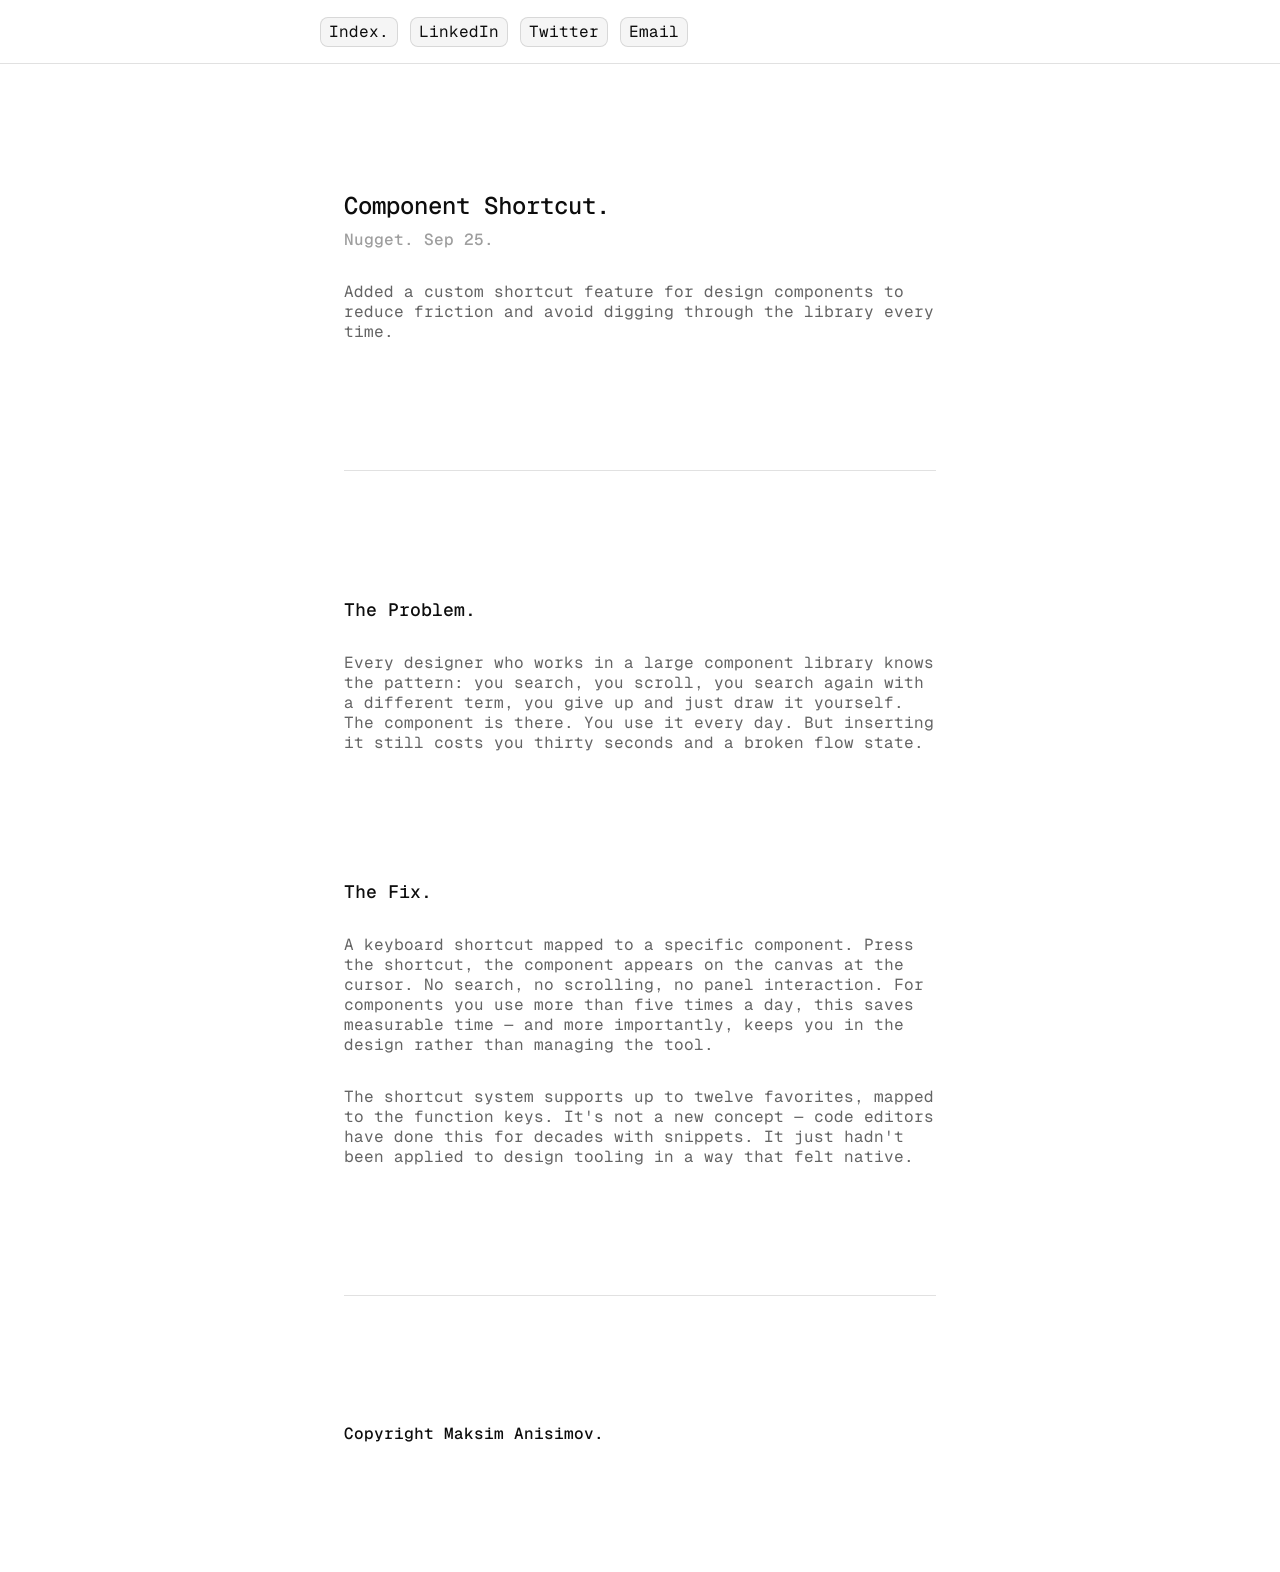
==== component-shortcut.html @ 242dc38a "Initial site — port from Figma Sites to static HTML/CSS Full portfolio with homepage, 3 featured pro" ====
<!DOCTYPE html>
<html lang="en">
<head>
  <meta charset="UTF-8">
  <meta name="viewport" content="width=device-width, initial-scale=1.0">
  <title>Component Shortcut — Maksim Anisimov</title>
  <meta name="description" content="Added a custom shortcut feature for design components to reduce friction and avoid digging through the library every time.">
  <link rel="preconnect" href="https://fonts.googleapis.com">
  <link rel="preconnect" href="https://fonts.gstatic.com" crossorigin>
  <link href="https://fonts.googleapis.com/css2?family=Geist+Mono:wght@400;500&display=swap" rel="stylesheet">
  <link rel="stylesheet" href="style.css">
</head>
<body>

  <header class="site-header">
    <nav class="header-nav">
      <a href="index.html" class="btn">Index.</a>
      <a href="https://linkedin.com/in/bbetperf" target="_blank" rel="noopener" class="btn">LinkedIn</a>
      <a href="https://twitter.com/bbetperf" target="_blank" rel="noopener" class="btn">Twitter</a>
      <a href="mailto:hello@bbetperf.com?subject=Hello,%20Max!" class="btn">Email</a>
    </nav>
  </header>

  <main class="page">
    <div class="content">

      <div class="separator"></div>

      <div class="hero">
        <div class="hero-titles">
          <h1 class="hero-name">Component Shortcut.</h1>
          <p class="hero-location">Nugget. Sep 25.</p>
        </div>
        <p class="hero-tagline">Added a custom shortcut feature for design components to reduce friction and avoid digging through the library every time.</p>
      </div>

      <div class="divider"><div class="divider-line"></div></div>

      <div class="section">
        <h2 class="section-title">The Problem.</h2>
        <div class="compact-list">
          <div class="compact-item">
            <p class="compact-desc">Every designer who works in a large component library knows the pattern: you search, you scroll, you search again with a different term, you give up and just draw it yourself. The component is there. You use it every day. But inserting it still costs you thirty seconds and a broken flow state.</p>
          </div>
        </div>
      </div>

      <div class="separator"></div>

      <div class="section">
        <h2 class="section-title">The Fix.</h2>
        <div class="compact-list">
          <div class="compact-item">
            <p class="compact-desc">A keyboard shortcut mapped to a specific component. Press the shortcut, the component appears on the canvas at the cursor. No search, no scrolling, no panel interaction. For components you use more than five times a day, this saves measurable time — and more importantly, keeps you in the design rather than managing the tool.</p>
          </div>
          <div class="compact-item">
            <p class="compact-desc">The shortcut system supports up to twelve favorites, mapped to the function keys. It's not a new concept — code editors have done this for decades with snippets. It just hadn't been applied to design tooling in a way that felt native.</p>
          </div>
        </div>
      </div>

      <div class="divider"><div class="divider-line"></div></div>

      <p class="copyright">Copyright Maksim Anisimov.</p>

      <div class="separator"></div>

    </div>
  </main>

</body>
</html>
---- style.css ----
*, *::before, *::after {
  box-sizing: border-box;
  margin: 0;
  padding: 0;
}

body {
  font-family: 'Geist Mono', monospace;
  background: white;
  color: #0d0d0d;
  -webkit-font-smoothing: antialiased;
  -moz-osx-font-smoothing: grayscale;
}

/* ── Header ── */
.site-header {
  position: fixed;
  top: 0;
  left: 0;
  right: 0;
  height: 64px;
  background: white;
  border-bottom: 1px solid rgba(13, 13, 13, 0.12);
  backdrop-filter: blur(16px);
  -webkit-backdrop-filter: blur(16px);
  display: flex;
  align-items: center;
  justify-content: center;
  padding: 0 24px;
  z-index: 100;
}

.header-nav {
  display: flex;
  gap: 12px;
  max-width: 640px;
  width: 100%;
}

.btn {
  display: inline-flex;
  align-items: center;
  justify-content: center;
  padding: 4px 8px;
  background: rgba(13, 13, 13, 0.04);
  border: 1px solid rgba(13, 13, 13, 0.12);
  border-radius: 8px;
  font-family: 'Geist Mono', monospace;
  font-size: 16px;
  font-weight: 400;
  line-height: 20px;
  color: #0d0d0d;
  text-decoration: none;
  cursor: pointer;
  backdrop-filter: blur(16px);
  -webkit-backdrop-filter: blur(16px);
  transition: opacity 0.15s ease;
}

.btn:hover {
  opacity: 0.6;
}

/* ── Page layout ── */
.page {
  padding-top: 64px;
  display: flex;
  flex-direction: column;
  align-items: center;
}

.content {
  display: flex;
  flex-direction: column;
  align-items: flex-start;
  width: 100%;
  max-width: 640px;
  padding: 0 24px;
}

/* ── Separator (spacer, no line) ── */
.separator {
  height: 128px;
  width: 100%;
  flex-shrink: 0;
}

/* ── Divider (spacer + horizontal line) ── */
.divider {
  padding: 128px 0;
  width: 100%;
  flex-shrink: 0;
}

.divider-line {
  height: 1px;
  width: 100%;
  background: rgba(13, 13, 13, 0.12);
}

/* ── Hero ── */
.hero {
  display: flex;
  flex-direction: column;
  gap: 32px;
  width: 100%;
  word-break: break-word;
}

.hero-titles {
  display: flex;
  flex-direction: column;
  gap: 10px;
}

.hero-name {
  font-size: 24px;
  font-weight: 500;
  line-height: 28px;
  color: #0d0d0d;
}

.hero-location {
  font-size: 16px;
  font-weight: 500;
  line-height: 20px;
  color: rgba(13, 13, 13, 0.4);
}

.hero-tagline {
  font-size: 16px;
  font-weight: 400;
  line-height: 20px;
  color: rgba(13, 13, 13, 0.64);
}

/* ── Project Cover ── */
.project-cover {
  display: flex;
  flex-direction: column;
  gap: 48px;
  width: 100%;
}

.project-container {
  display: flex;
  flex-direction: column;
  gap: 32px;
  word-break: break-word;
  width: 100%;
}

.project-titles {
  display: flex;
  flex-direction: column;
  gap: 10px;
}

.project-title {
  font-size: 18px;
  font-weight: 500;
  line-height: 22px;
  color: #0d0d0d;
}

.project-label {
  font-size: 16px;
  font-weight: 500;
  line-height: 20px;
  color: rgba(13, 13, 13, 0.4);
}

.project-desc {
  font-size: 16px;
  font-weight: 400;
  line-height: 20px;
  color: rgba(13, 13, 13, 0.64);
}

.project-image-wrap {
  display: flex;
  flex-direction: column;
  gap: 16px;
  align-items: center;
  width: 100%;
}

.project-image-frame {
  position: relative;
  width: 100%;
  aspect-ratio: 16 / 9;
  border: 1px solid rgba(13, 13, 13, 0.12);
  border-radius: 6px;
  overflow: hidden;
  flex-shrink: 0;
}

.project-image-bg {
  position: absolute;
  inset: -1px;
  background: rgba(13, 13, 13, 0.04);
  z-index: 1;
}

.project-img {
  position: absolute;
  inset: 0;
  width: 100%;
  height: 100%;
  object-fit: cover;
  pointer-events: none;
  z-index: 2;
  display: block;
}

.project-image-details {
  display: flex;
  flex-direction: column;
  gap: 4px;
  align-items: center;
  width: 100%;
}

.project-date {
  font-size: 12px;
  font-weight: 400;
  line-height: 16px;
  color: rgba(13, 13, 13, 0.4);
  text-align: center;
}

/* ── Sections (More in …) ── */
.section {
  display: flex;
  flex-direction: column;
  gap: 32px;
  width: 100%;
}

.section-title {
  font-size: 18px;
  font-weight: 500;
  line-height: 22px;
  color: #0d0d0d;
  word-break: break-word;
}

.compact-list {
  display: flex;
  flex-direction: column;
  gap: 32px;
  width: 100%;
}

.compact-item {
  display: flex;
  flex-direction: column;
  gap: 32px;
  width: 100%;
}

.compact-header {
  display: flex;
  gap: 16px;
  align-items: center;
  width: 100%;
}

.compact-name {
  font-size: 16px;
  font-weight: 500;
  line-height: 20px;
  color: #0d0d0d;
  white-space: nowrap;
}

.compact-line {
  flex: 1 0 1px;
  height: 1px;
  background: rgba(13, 13, 13, 0.12);
}

.compact-date {
  font-size: 16px;
  font-weight: 500;
  line-height: 20px;
  color: rgba(13, 13, 13, 0.4);
  text-align: right;
  white-space: nowrap;
}

.compact-desc {
  font-size: 16px;
  font-weight: 400;
  line-height: 20px;
  color: rgba(13, 13, 13, 0.64);
  word-break: break-word;
}

/* ── Copyright ── */
.copyright {
  font-size: 16px;
  font-weight: 500;
  line-height: 20px;
  color: #0d0d0d;
}

/* ── Clickable project / compact links ── */
.project-link,
.compact-link {
  display: flex;
  flex-direction: column;
  text-decoration: none;
  color: inherit;
  cursor: pointer;
}

.project-link:hover .project-title,
.project-link:hover .project-label,
.compact-link:hover .compact-name {
  opacity: 0.6;
}

.project-link:hover .project-image-frame,
.compact-link:hover {
  opacity: 0.85;
}

/* ── Back link (inner pages) ── */
.back-link {
  display: inline-block;
  font-size: 16px;
  font-weight: 400;
  line-height: 20px;
  color: rgba(13, 13, 13, 0.4);
  text-decoration: none;
  margin-bottom: 64px;
  transition: color 0.15s ease;
}

.back-link:hover {
  color: #0d0d0d;
}

/* ── Placeholder (unpublished content) ── */
.placeholder {
  font-size: 16px;
  font-weight: 400;
  line-height: 20px;
  color: rgba(13, 13, 13, 0.24);
}

/* ── Mobile ── */
@media (max-width: 640px) {
  .separator {
    height: 64px;
  }

  .divider {
    padding: 64px 0;
  }

  .content {
    padding: 0 20px;
  }

  .site-header {
    padding: 0 20px;
  }

  .btn {
    font-size: 14px;
    padding: 3px 6px;
  }

  .hero-name {
    font-size: 20px;
    line-height: 26px;
  }

  .project-title {
    font-size: 16px;
    line-height: 20px;
  }

  .section-title {
    font-size: 16px;
    line-height: 20px;
  }
}
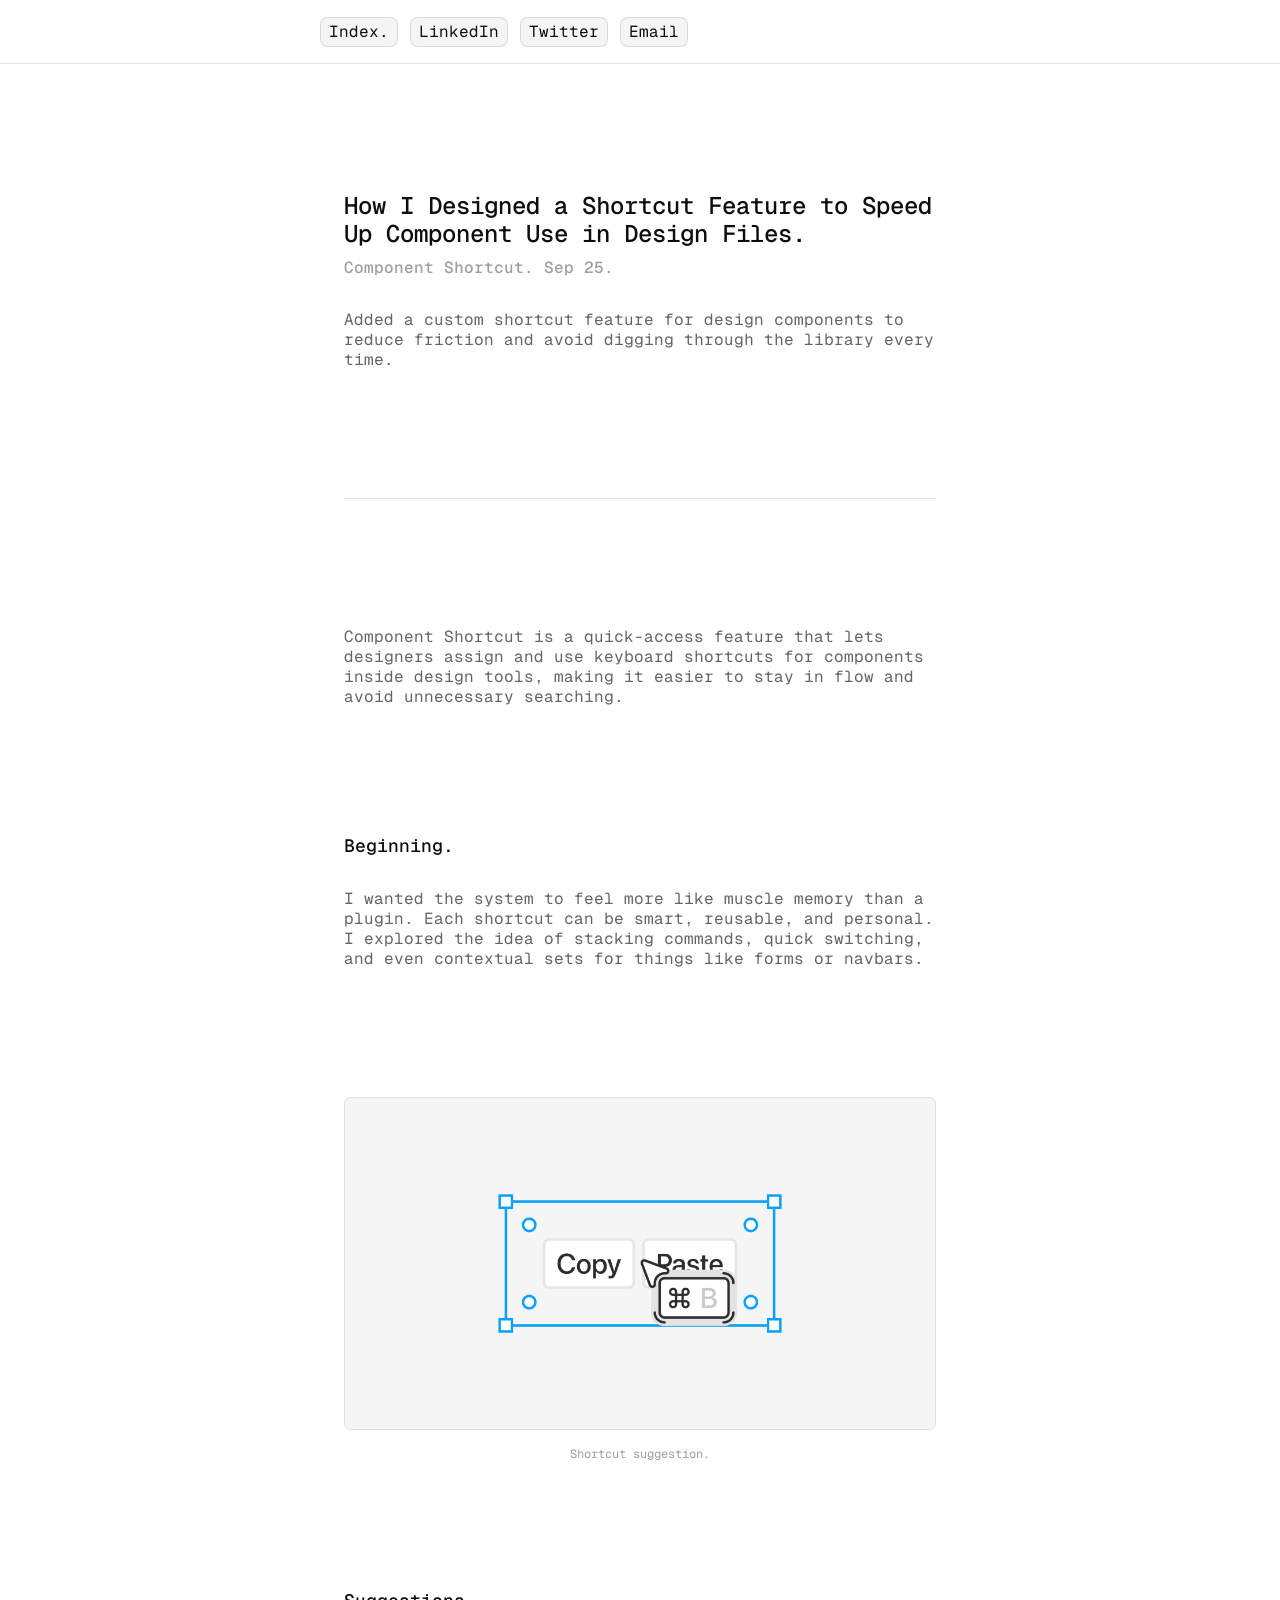
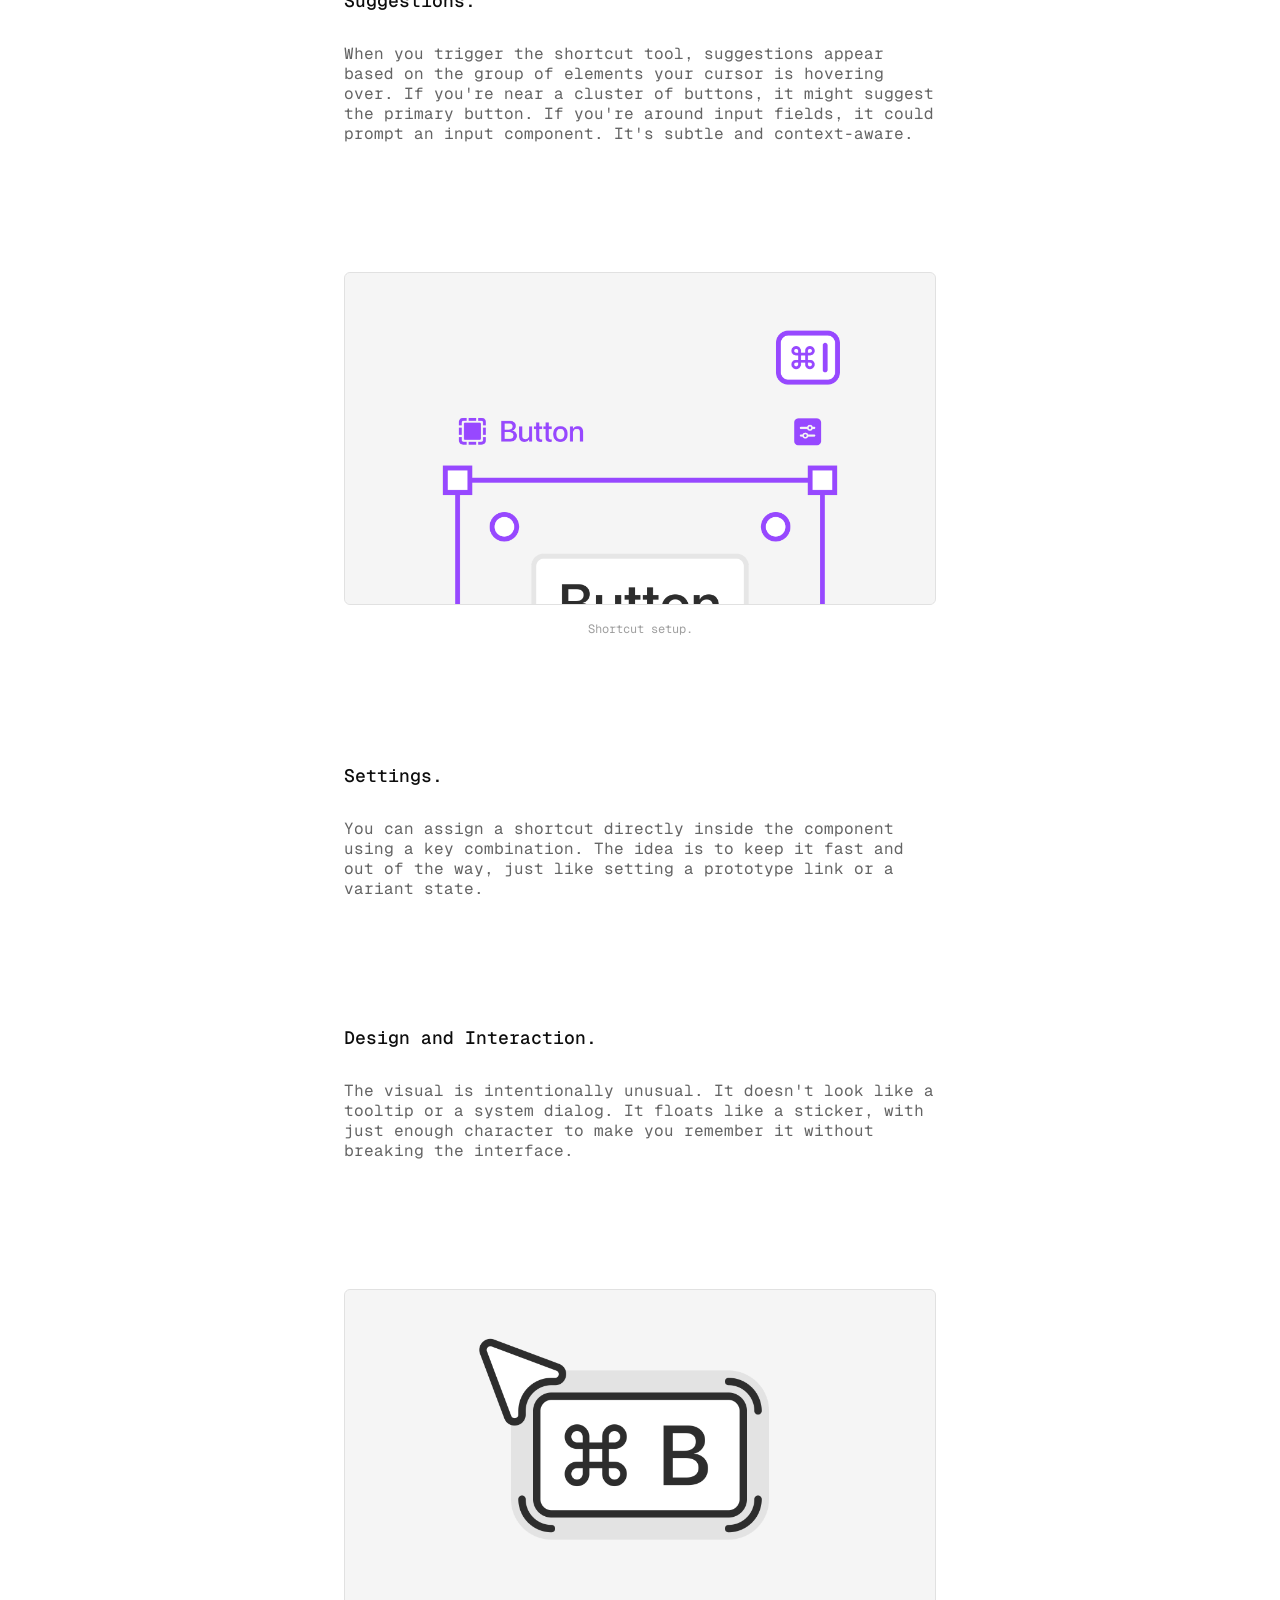
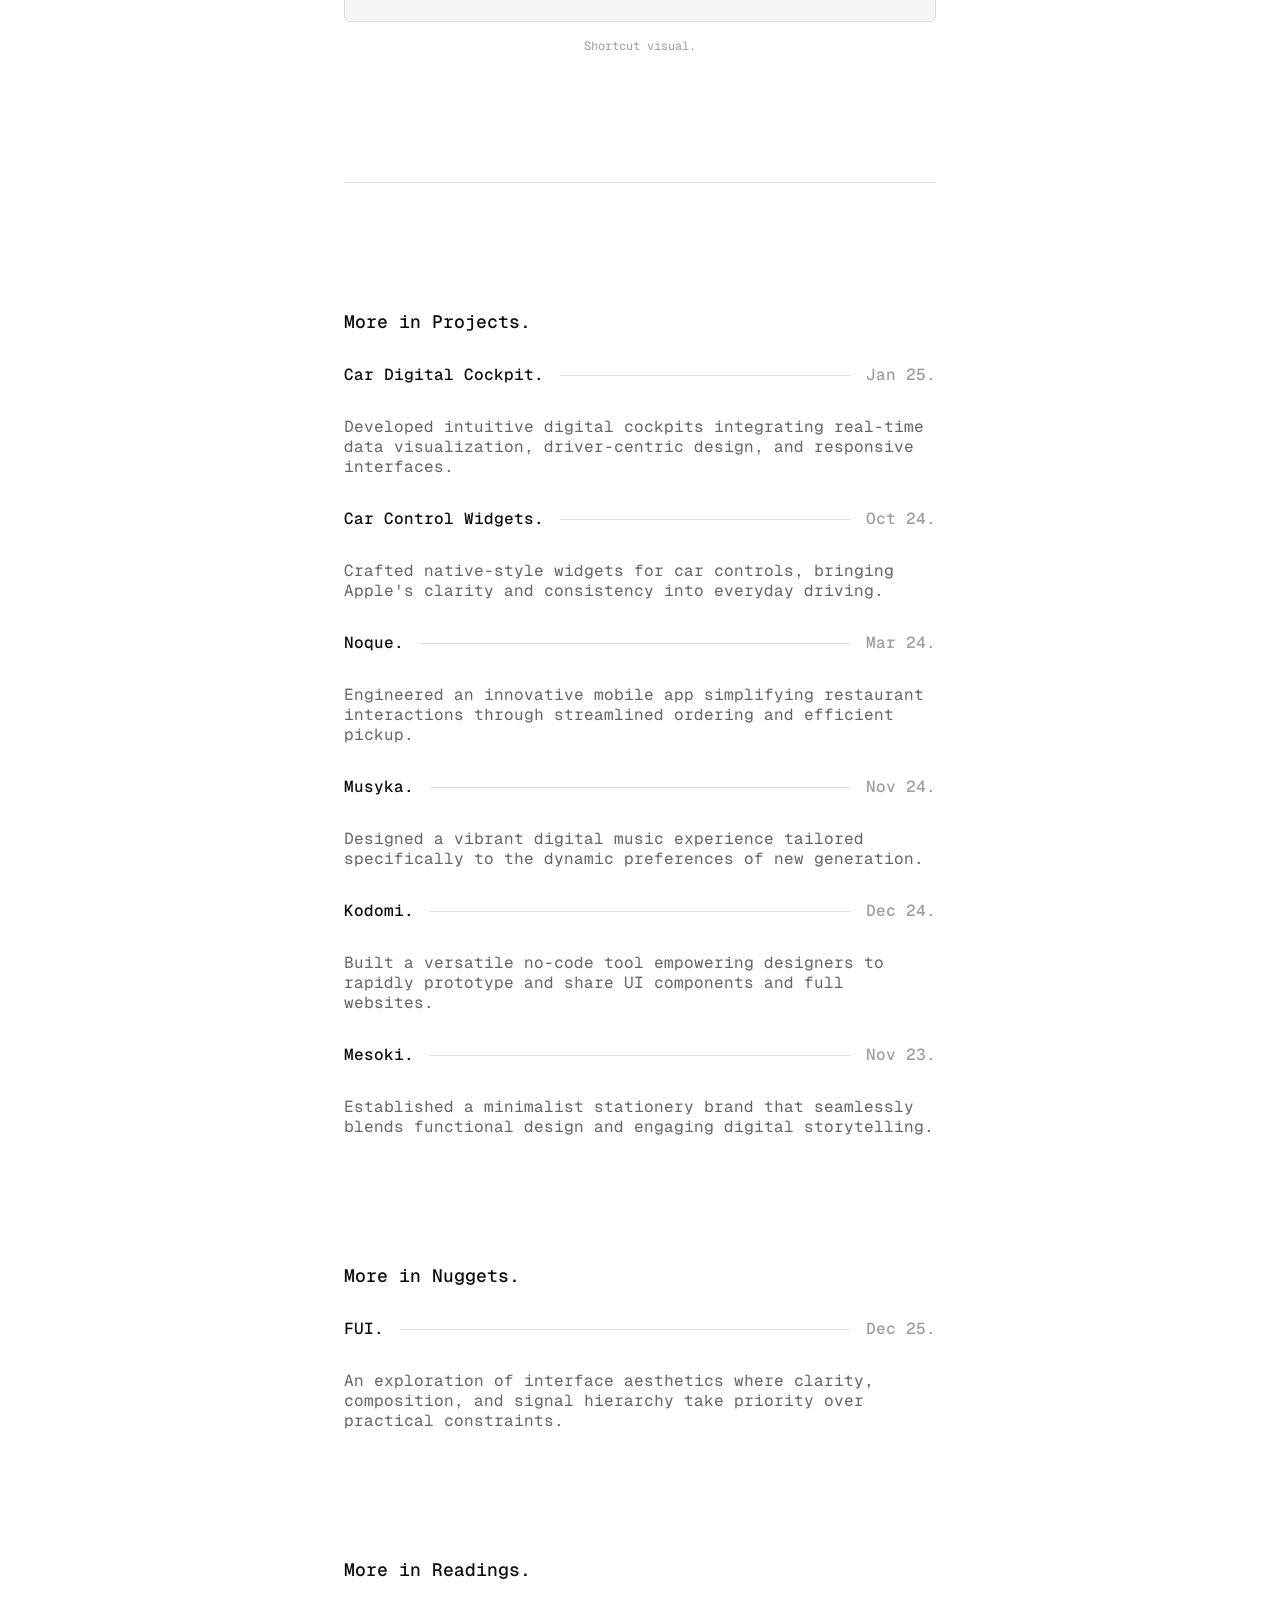
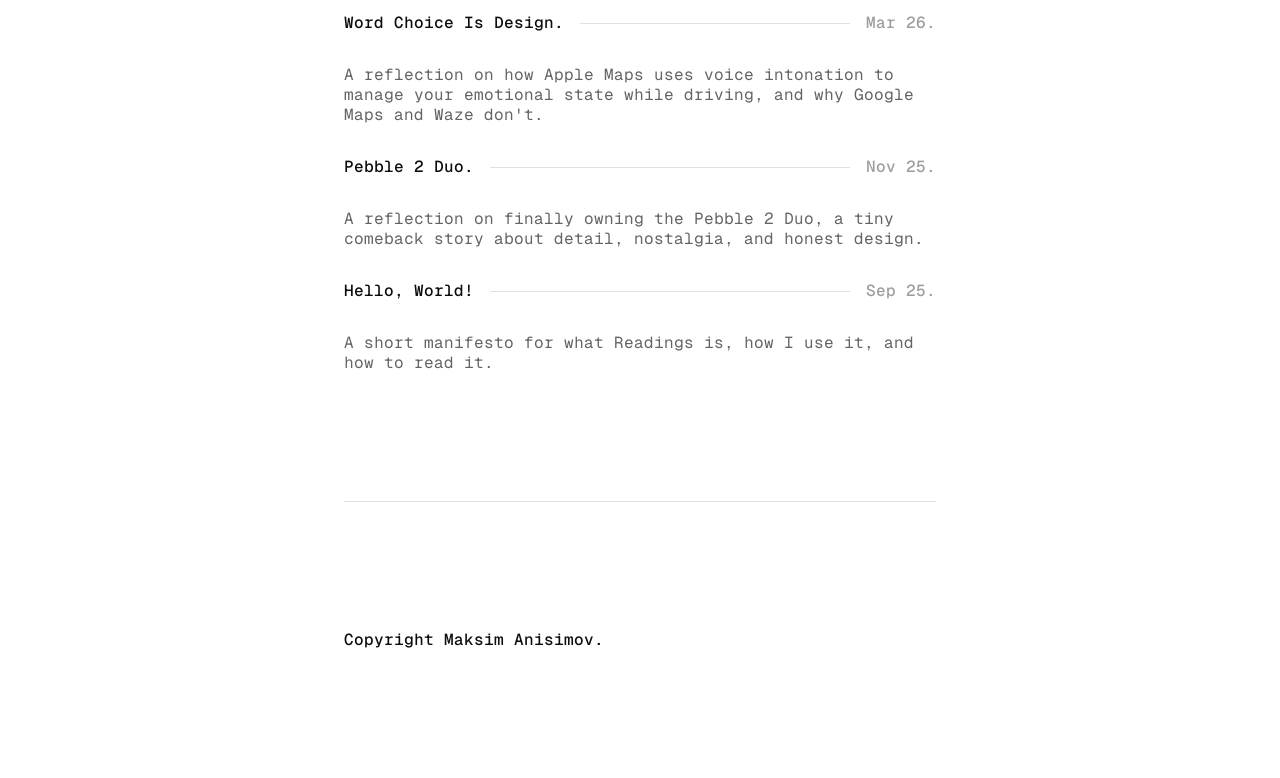
==== commit 22229008: "Refactor code structure for improved readability and maintainability" ====
--- a/component-shortcut.html
+++ b/component-shortcut.html
@@ -28,8 +28,8 @@
 
       <div class="hero">
         <div class="hero-titles">
-          <h1 class="hero-name">Component Shortcut.</h1>
-          <p class="hero-location">Nugget. Sep 25.</p>
+          <h1 class="hero-name">How I Designed a Shortcut Feature to Speed Up Component Use in Design Files.</h1>
+          <p class="hero-location">Component Shortcut. Sep 25.</p>
         </div>
         <p class="hero-tagline">Added a custom shortcut feature for design components to reduce friction and avoid digging through the library every time.</p>
       </div>
@@ -37,25 +37,194 @@
       <div class="divider"><div class="divider-line"></div></div>
 
       <div class="section">
-        <h2 class="section-title">The Problem.</h2>
-        <div class="compact-list">
-          <div class="compact-item">
-            <p class="compact-desc">Every designer who works in a large component library knows the pattern: you search, you scroll, you search again with a different term, you give up and just draw it yourself. The component is there. You use it every day. But inserting it still costs you thirty seconds and a broken flow state.</p>
-          </div>
-        </div>
-      </div>
-
-      <div class="separator"></div>
-
-      <div class="section">
-        <h2 class="section-title">The Fix.</h2>
-        <div class="compact-list">
-          <div class="compact-item">
-            <p class="compact-desc">A keyboard shortcut mapped to a specific component. Press the shortcut, the component appears on the canvas at the cursor. No search, no scrolling, no panel interaction. For components you use more than five times a day, this saves measurable time — and more importantly, keeps you in the design rather than managing the tool.</p>
-          </div>
-          <div class="compact-item">
-            <p class="compact-desc">The shortcut system supports up to twelve favorites, mapped to the function keys. It's not a new concept — code editors have done this for decades with snippets. It just hadn't been applied to design tooling in a way that felt native.</p>
-          </div>
+        <div class="compact-list">
+          <div class="compact-item">
+            <p class="compact-desc">Component Shortcut is a quick-access feature that lets designers assign and use keyboard shortcuts for components inside design tools, making it easier to stay in flow and avoid unnecessary searching.</p>
+          </div>
+        </div>
+      </div>
+
+      <div class="separator"></div>
+
+      <div class="section">
+        <h2 class="section-title">Beginning.</h2>
+        <div class="compact-list">
+          <div class="compact-item">
+            <p class="compact-desc">I wanted the system to feel more like muscle memory than a plugin. Each shortcut can be smart, reusable, and personal. I explored the idea of stacking commands, quick switching, and even contextual sets for things like forms or navbars.</p>
+          </div>
+        </div>
+      </div>
+
+      <div class="separator"></div>
+
+      <div class="project-image-wrap">
+        <div class="project-image-frame">
+          <div class="project-image-bg"></div>
+          <img class="project-img" src="images/component-shortcut/e255f85.png" alt="Shortcut suggestion">
+        </div>
+        <div class="project-image-details">
+          <p class="project-date">Shortcut suggestion.</p>
+        </div>
+      </div>
+
+      <div class="separator"></div>
+
+      <div class="section">
+        <h2 class="section-title">Suggestions.</h2>
+        <div class="compact-list">
+          <div class="compact-item">
+            <p class="compact-desc">When you trigger the shortcut tool, suggestions appear based on the group of elements your cursor is hovering over. If you're near a cluster of buttons, it might suggest the primary button. If you're around input fields, it could prompt an input component. It's subtle and context-aware.</p>
+          </div>
+        </div>
+      </div>
+
+      <div class="separator"></div>
+
+      <div class="project-image-wrap">
+        <div class="project-image-frame">
+          <div class="project-image-bg"></div>
+          <img class="project-img" src="images/component-shortcut/43497c8.png" alt="Shortcut setup">
+        </div>
+        <div class="project-image-details">
+          <p class="project-date">Shortcut setup.</p>
+        </div>
+      </div>
+
+      <div class="separator"></div>
+
+      <div class="section">
+        <h2 class="section-title">Settings.</h2>
+        <div class="compact-list">
+          <div class="compact-item">
+            <p class="compact-desc">You can assign a shortcut directly inside the component using a key combination. The idea is to keep it fast and out of the way, just like setting a prototype link or a variant state.</p>
+          </div>
+        </div>
+      </div>
+
+      <div class="separator"></div>
+
+      <div class="section">
+        <h2 class="section-title">Design and Interaction.</h2>
+        <div class="compact-list">
+          <div class="compact-item">
+            <p class="compact-desc">The visual is intentionally unusual. It doesn't look like a tooltip or a system dialog. It floats like a sticker, with just enough character to make you remember it without breaking the interface.</p>
+          </div>
+        </div>
+      </div>
+
+      <div class="separator"></div>
+
+      <div class="project-image-wrap">
+        <div class="project-image-frame">
+          <div class="project-image-bg"></div>
+          <img class="project-img" src="images/component-shortcut/3a9f06b.png" alt="Shortcut visual">
+        </div>
+        <div class="project-image-details">
+          <p class="project-date">Shortcut visual.</p>
+        </div>
+      </div>
+
+      <div class="divider"><div class="divider-line"></div></div>
+
+      <div class="section">
+        <h2 class="section-title">More in Projects.</h2>
+        <div class="compact-list">
+          <a href="car-cockpit.html" class="compact-item compact-link">
+            <div class="compact-header">
+              <span class="compact-name">Car Digital Cockpit.</span>
+              <div class="compact-line"></div>
+              <span class="compact-date">Jan 25.</span>
+            </div>
+            <p class="compact-desc">Developed intuitive digital cockpits integrating real-time data visualization, driver-centric design, and responsive interfaces.</p>
+          </a>
+          <a href="car-widgets.html" class="compact-item compact-link">
+            <div class="compact-header">
+              <span class="compact-name">Car Control Widgets.</span>
+              <div class="compact-line"></div>
+              <span class="compact-date">Oct 24.</span>
+            </div>
+            <p class="compact-desc">Crafted native-style widgets for car controls, bringing Apple's clarity and consistency into everyday driving.</p>
+          </a>
+          <a href="noque.html" class="compact-item compact-link">
+            <div class="compact-header">
+              <span class="compact-name">Noque.</span>
+              <div class="compact-line"></div>
+              <span class="compact-date">Mar 24.</span>
+            </div>
+            <p class="compact-desc">Engineered an innovative mobile app simplifying restaurant interactions through streamlined ordering and efficient pickup.</p>
+          </a>
+          <a href="musyka.html" class="compact-item compact-link">
+            <div class="compact-header">
+              <span class="compact-name">Musyka.</span>
+              <div class="compact-line"></div>
+              <span class="compact-date">Nov 24.</span>
+            </div>
+            <p class="compact-desc">Designed a vibrant digital music experience tailored specifically to the dynamic preferences of new generation.</p>
+          </a>
+          <a href="kodomi.html" class="compact-item compact-link">
+            <div class="compact-header">
+              <span class="compact-name">Kodomi.</span>
+              <div class="compact-line"></div>
+              <span class="compact-date">Dec 24.</span>
+            </div>
+            <p class="compact-desc">Built a versatile no-code tool empowering designers to rapidly prototype and share UI components and full websites.</p>
+          </a>
+          <a href="mesoki.html" class="compact-item compact-link">
+            <div class="compact-header">
+              <span class="compact-name">Mesoki.</span>
+              <div class="compact-line"></div>
+              <span class="compact-date">Nov 23.</span>
+            </div>
+            <p class="compact-desc">Established a minimalist stationery brand that seamlessly blends functional design and engaging digital storytelling.</p>
+          </a>
+        </div>
+      </div>
+
+      <div class="separator"></div>
+
+      <div class="section">
+        <h2 class="section-title">More in Nuggets.</h2>
+        <div class="compact-list">
+          <a href="fui.html" class="compact-item compact-link">
+            <div class="compact-header">
+              <span class="compact-name">FUI.</span>
+              <div class="compact-line"></div>
+              <span class="compact-date">Dec 25.</span>
+            </div>
+            <p class="compact-desc">An exploration of interface aesthetics where clarity, composition, and signal hierarchy take priority over practical constraints.</p>
+          </a>
+        </div>
+      </div>
+
+      <div class="separator"></div>
+
+      <div class="section">
+        <h2 class="section-title">More in Readings.</h2>
+        <div class="compact-list">
+          <a href="word-choice-is-design.html" class="compact-item compact-link">
+            <div class="compact-header">
+              <span class="compact-name">Word Choice Is Design.</span>
+              <div class="compact-line"></div>
+              <span class="compact-date">Mar 26.</span>
+            </div>
+            <p class="compact-desc">A reflection on how Apple Maps uses voice intonation to manage your emotional state while driving, and why Google Maps and Waze don't.</p>
+          </a>
+          <a href="pebble-2-duo.html" class="compact-item compact-link">
+            <div class="compact-header">
+              <span class="compact-name">Pebble 2 Duo.</span>
+              <div class="compact-line"></div>
+              <span class="compact-date">Nov 25.</span>
+            </div>
+            <p class="compact-desc">A reflection on finally owning the Pebble 2 Duo, a tiny comeback story about detail, nostalgia, and honest design.</p>
+          </a>
+          <a href="hello-world.html" class="compact-item compact-link">
+            <div class="compact-header">
+              <span class="compact-name">Hello, World!</span>
+              <div class="compact-line"></div>
+              <span class="compact-date">Sep 25.</span>
+            </div>
+            <p class="compact-desc">A short manifesto for what Readings is, how I use it, and how to read it.</p>
+          </a>
         </div>
       </div>
 
